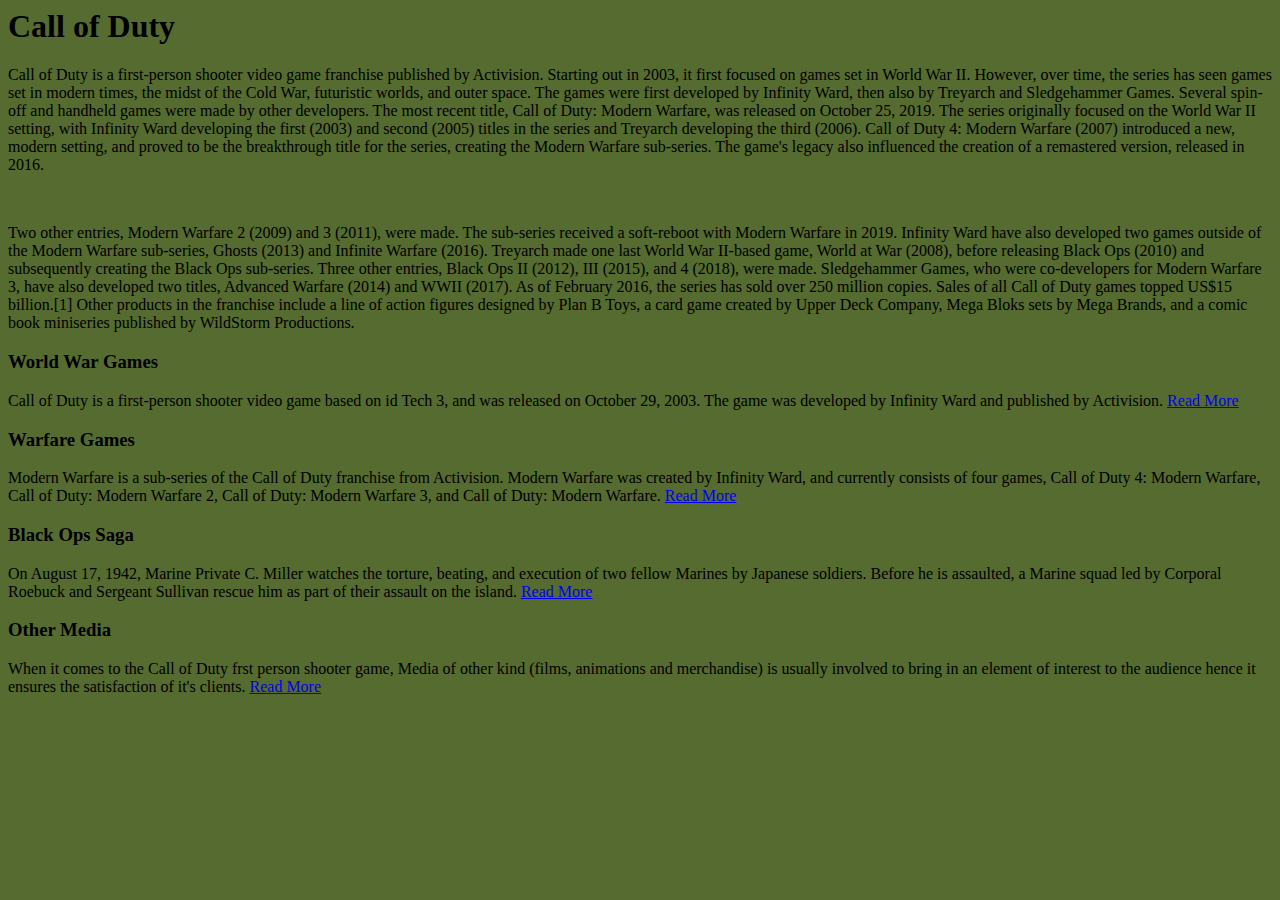
==== index.html @ eb7afe13 "added local files" ====
<html>
<head>
    <title>First Person Shooter Game</title>
    <link rel="stylesheet" type="text/css" href="style.css">
</head>
<body>
   
    <div class="row">
        <div class="cod1">
            
        <h1>Call of Duty</h1>
        
        <p>Call of Duty is a first-person shooter video game franchise published by Activision. Starting out in 2003, it first focused on games set in World War II. However, over time, the series has seen games set in modern times, the midst of the Cold War, futuristic worlds, and outer space. The games were first developed by Infinity Ward, then also by Treyarch and Sledgehammer Games. Several spin-off and handheld games were made by other developers. The most recent title, Call of Duty: Modern Warfare, was released on October 25, 2019. The series originally focused on the World War II setting, with Infinity Ward developing the first (2003) and second (2005) titles in the series and Treyarch developing the third (2006). Call of Duty 4: Modern Warfare (2007) introduced a new, modern setting, and proved to be the breakthrough title for the series, creating the Modern Warfare sub-series. The game's legacy also influenced the creation of a remastered version, released in 2016.
        </p>
        <br>
        <p>Two other entries, Modern Warfare 2 (2009) and 3 (2011), were made. The sub-series received a soft-reboot with Modern Warfare in 2019. Infinity Ward have also developed two games outside of the Modern Warfare sub-series, Ghosts (2013) and Infinite Warfare (2016). Treyarch made one last World War II-based game, World at War (2008), before releasing Black Ops (2010) and subsequently creating the Black Ops sub-series. Three other entries, Black Ops II (2012), III (2015), and 4 (2018), were made. Sledgehammer Games, who were co-developers for Modern Warfare 3, have also developed two titles, Advanced Warfare (2014) and WWII (2017). As of February 2016, the series has sold over 250 million copies. Sales of all Call of Duty games topped US$15 billion.[1] Other products in the franchise include a line of action figures designed by Plan B Toys, a card game created by Upper Deck Company, Mega Bloks sets by Mega Brands, and a comic book miniseries published by WildStorm Productions.
        </p>
            
        </div>
    </div>
    
    <div class="row">
        <div class="wwgames">
            
        <h3>World War Games</h3>
        <p>Call of Duty is a first-person shooter video game based on id Tech 3, and was released on October 29, 2003. The game was developed by Infinity Ward and published by Activision.
        <a href="wwii.html">Read More</a>
        </p>
            
        </div>
    </div>
    
    <div class="row">
        <div class="warfagames">
            
        <h3>Warfare Games</h3>
        
        <p>Modern Warfare is a sub-series of the Call of Duty franchise from Activision. Modern Warfare was created by Infinity Ward, and currently consists of four games, Call of Duty 4: Modern Warfare, Call of Duty: Modern Warfare 2, Call of Duty: Modern Warfare 3, and Call of Duty: Modern Warfare.
        <a href="warfare.html">Read More</a>
        </p>
        </div>
    </div>
    
    <div class="row">
        <div class="opstsaga">
            
        <h3>Black Ops Saga</h3>
        
        <p>On August 17, 1942, Marine Private C. Miller watches the torture, beating, and execution of two fellow Marines by Japanese soldiers. Before he is assaulted, a Marine squad led by Corporal Roebuck and Sergeant Sullivan rescue him as part of their assault on the island.
            
        <a href="boct.html">Read More</a>
        </p>
            
        </div>
    </div>
    
    <div class="row">
        <div class="otherm">
        
        <h3>Other Media</h3>
        
        <p>When it comes to the Call of Duty frst person shooter game, Media of other kind (films, animations and merchandise) is usually involved to bring in an element of interest to the audience hence it ensures the satisfaction of it's clients.
            
        <a href="other.html">Read More</a>
        </p>
            
        </div>
    </div>
    
</body>
</html>
---- style.css ----
body{
    background-color: darkolivegreen;     
}
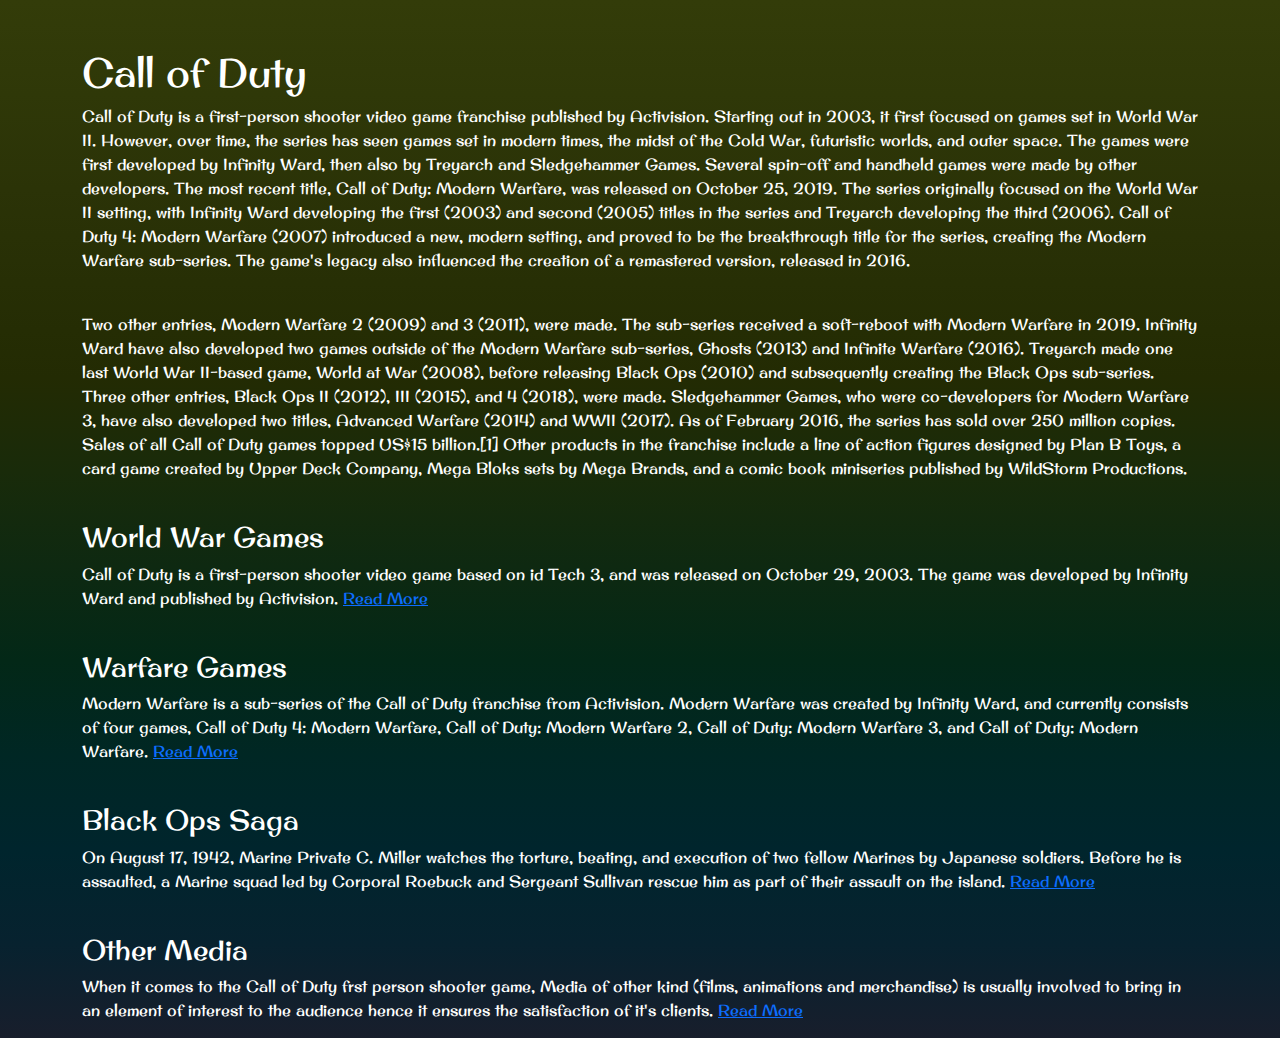
==== commit 5b24aafa: "update" ====
--- a/index.html
+++ b/index.html
@@ -1,10 +1,21 @@
 <html>
 <head>
-    <title>First Person Shooter Game</title>
-    <link rel="stylesheet" type="text/css" href="style.css">
+   
+   <!--Required Tags-->
+   <meta charset="utf-8">
+   <meta name="viewport" content="width-device-width, initial-scale=1.0">
+   
+   <!--CSS Files-->
+   <link href="assets/css/bootstrap.min.css" rel="stylesheet" type="text/css">
+   <link href="assets/css/style.css" rel="stylesheet" type="text/css">
+   <link rel="preconnect" href="https://fonts.gstatic.com">
+   <link href="https://fonts.googleapis.com/css2?family=Original+Surfer&display=swap" rel="stylesheet">
+   
+   <title>First Person Shooter Game</title>
 </head>
 <body>
-   
+  <div class="container">
+   <br><br>
     <div class="row">
         <div class="cod1">
             
@@ -18,7 +29,7 @@
             
         </div>
     </div>
-    
+    <br>
     <div class="row">
         <div class="wwgames">
             
@@ -29,7 +40,7 @@
             
         </div>
     </div>
-    
+    <br>
     <div class="row">
         <div class="warfagames">
             
@@ -40,7 +51,7 @@
         </p>
         </div>
     </div>
-    
+    <br>
     <div class="row">
         <div class="opstsaga">
             
@@ -53,7 +64,7 @@
             
         </div>
     </div>
-    
+    <br>
     <div class="row">
         <div class="otherm">
         
@@ -66,6 +77,8 @@
             
         </div>
     </div>
-    
+  </div>
+
+<script src="assets/js/bootstrap.bundle.min.js"></script>
 </body>
 </html>--- a/assets/css/style.css
+++ b/assets/css/style.css
@@ -0,0 +1,6 @@
+body{
+    background-image: linear-gradient(to bottom, #333c09, #2f3808, #2b3307, #272f05, #232b03, #192b0a, #0e2911, #032817, #002724, #00252d, #07222f, #181e2c);
+    font-family: 'Original Surfer', cursive;
+    color: white;
+}
+
